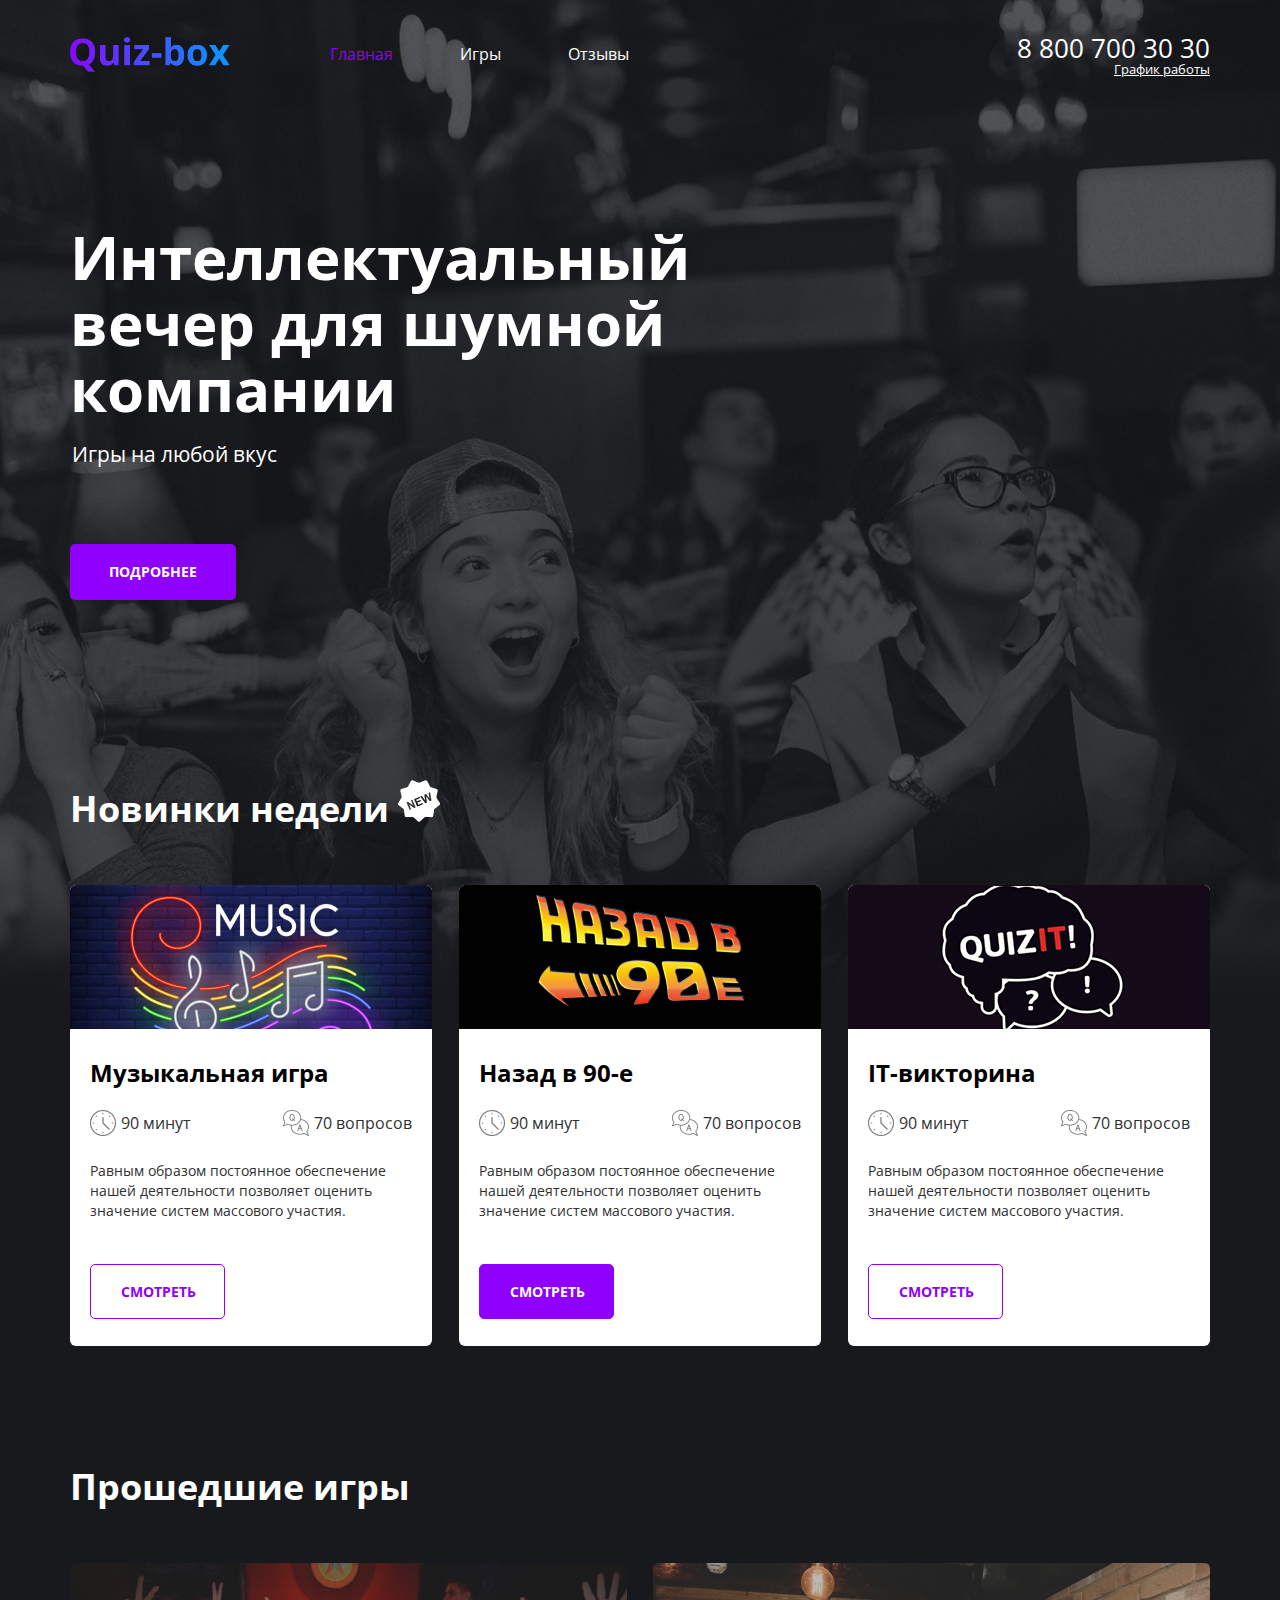
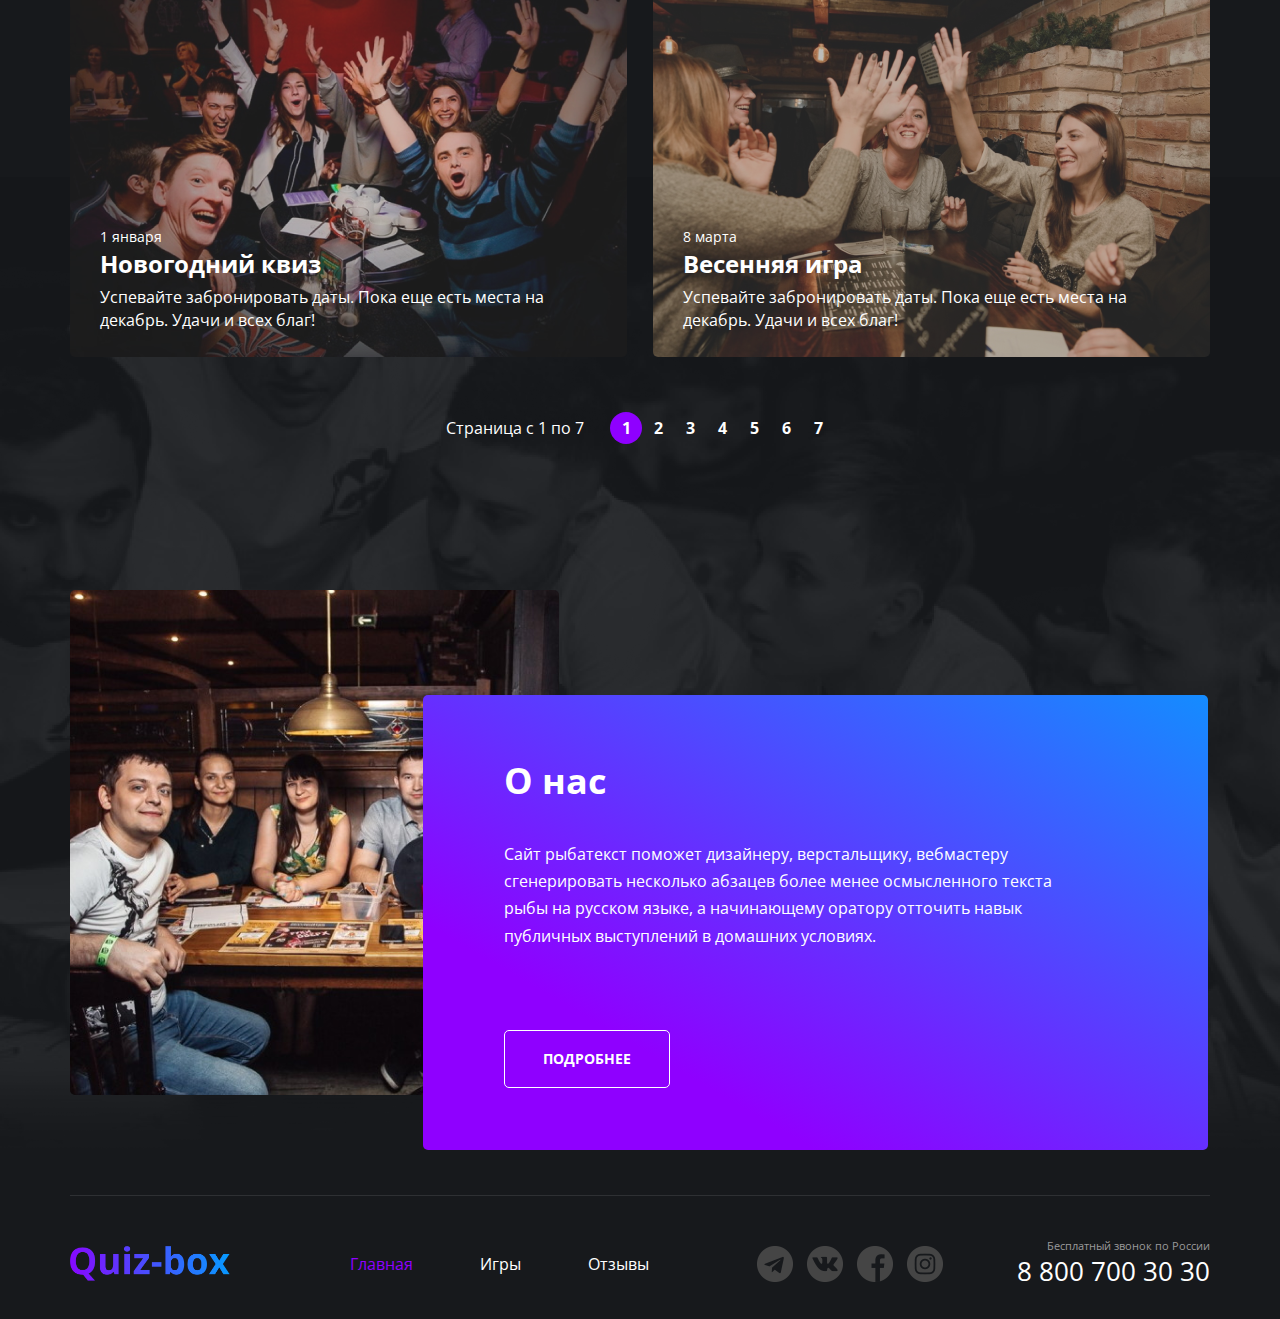
==== index.html @ 976be6cf "Add files via upload" ====
<!DOCTYPE html>
<html lang="ru">
<head>
    <meta charset="UTF-8">
    <meta http-equiv="X-UA-Compatible" content="IE=edge">
    <meta name="viewport" content="width=1200, initial-scale=1.0">
    <title>Quiz-box | Main page</title>
    <link rel="preconnect" href="https://fonts.googleapis.com">
    <link rel="preconnect" href="https://fonts.gstatic.com" crossorigin>
    <link href="https://fonts.googleapis.com/css2?family=Open+Sans:wght@400;700&display=swap" rel="stylesheet">
    <link rel="stylesheet" href="./style/main.css">
</head>
<body>
    <div class="wrapper">
        <div class="wrapper__content wrapper__content--main">
        <section class="hero">
        <div class="container  container__hello">
            <header class="header">
                <div class="header__col">
                    <a href="/" class="logo">
                        <img src="./image/logo/logo.png" alt="logo company" class="logo__img">
                    </a>
                    <nav class="menu">
                        <ul class="menu__list">
                            <li class="menu__item menu__item--active">
                                <a href="/index.html" class="menu__link">Главная</a>
                            </li>
                            <li class="menu__item">
                                <a href="./games.html" class="menu__link">Игры</a>
                            </li>
                            <li class="menu__item">
                                <a href="#" class="menu__link">Отзывы</a>
                            </li>
                        </ul>
                    </nav>
                </div>
                <div class="header__col header__col--align-right">
                    <address class="contacts">
                        <a href="tel:+78007003030" class="contacts__phone">8 800 700 30 30</a>
                        <div class="contacts__info">График работы</div>
                    </address>
                </div>
            </header>
            <main class="maincontent">
                <section class="hello">
                    <div class="container">
                        <h1 class="hello__title">Интеллектуальный вечер для шумной компании</h1>
                        <div class="hello__subtitle">Игры на любой вкус</div>
                        <a href="#" class="button">Подробнее</a>
                    </div>
                </section>
        </section>
                <section class="offers">
                    <div class="container">
                                <h2 class="title title--new">Новинки недели</h2>
                        <ul class="offers__list">
                                <li class="offers__item">
                                    <div class="offers__header">
                                        <img src="./image/music-quiz 1.png" alt="new game" class="offers__img">
                                    </div>
                                    <div class="offers__content">
                                        <h3 class="offers__title">Музыкальная игра</h3>
                                        <ul class="offers__features">
                                            <li class="offers__feature">
                                                <img src="./image/icons/сlock.png" alt="clock" class="offers__feature--img">
                                                <div class="offers__feature--text">90 минут</div>
                                            </li>
                                            <li class="offers__feature">
                                                <img src="./image/icons/question.png" alt="questions" class="offers__feature--img">
                                                <div class="offers__feature--text">70 вопросов</div>
                                            </li>
                                        </ul>
                                    <p class="offers__text">Равным образом постоянное обеспечение нашей деятельности позволяет оценить значение систем массового участия.</p>
                                    <a href="#" class="button__light">Смотреть</a>
                                    </div>
                                </li>
                            <li class="offers__item">
                                <div class="offers__header">
                                    <img src="./image/90.png" alt="new game" class="offers__img">
                                </div>
                                <div class="offers__content">
                                        <h3 class="offers__title">Назад в 90-е</h3>
                                        <ul class="offers__features">
                                            <li class="offers__feature">
                                                <img src="./image/icons/сlock.png" alt="clock" class="offers__feature--img">
                                                <div class="offers__feature--text">90 минут</div>
                                            </li>
                                            <li class="offers__feature">
                                                <img src="./image/icons/question.png" alt="questions" class="offers__feature--img">
                                                <div class="offers__feature--text">70 вопросов</div>
                                            </li>
                                        </ul>
                                   <p class="offers__text">Равным образом постоянное обеспечение нашей деятельности позволяет оценить значение систем массового участия.</p>
                                   <a href="#" class="button__light button__light--active">Смотреть</a>
                                </div>
                            </li>
                            <li class="offers__item">
                                <div class="offers__header">
                                    <img src="./image/quizit1.png" alt="new game" class="offers__img">
                                </div>
                                <div class="offers__content">
                                    <h3 class="offers__title">IT-викторина</h3>
                                    <ul class="offers__features">
                                        <li class="offers__feature">
                                            <img src="./image/icons/сlock.png" alt="clock" class="offers__feature--img">
                                            <div class="offers__feature--text">90 минут</div>
                                        </li>
                                        <li class="offers__feature">
                                            <img src="./image/icons/question.png" alt="questions" class="offers__feature--img">
                                            <div class="offers__feature--text">70 вопросов</div>
                                        </li>
                                    </ul>
                                   <p class="offers__text">Равным образом постоянное обеспечение нашей деятельности позволяет оценить значение систем массового участия.</p>
                                   <a href="#" class="button__light">Смотреть</a>
                                </div>
                            </li>
                        </ul>
                    </div>
                </section>
                <section class="last">
                    <div class="container">
                        <h2 class="title">Прошедшие игры</h2>
                            <ul class="last__list">
                                <ul class="last__items">
                                    <li class="last__item single-last">
                                        <img src="./image/kto_gde_kviz__moskva_1.png" alt="last game" class="single-last__img">
                                        <div class="single-last__content">
                                            <date class="single-last__date">1 января</date>
                                            <h5 class="single-last__title">Новогодний квиз</h5>
                                            <div class="single-last__lead">Успевайте забронировать даты. Пока еще есть места на декабрь. Удачи и всех благ!</div>
                                        </div>
                                    </li>
                                </ul>
                                <ul class="last__items">
                                    <li class="last__item single-last">
                                        <img src="./image/spring_game.png" alt="last game" class="single-last__img">
                                        <div class="single-last__content">
                                            <date class="single-last__date">8 марта</date>
                                            <h5 class="single-last__title">Весенняя игра</h5>
                                            <div class="single-last__lead">Успевайте забронировать даты. Пока еще есть места на декабрь. Удачи и всех благ!</div>
                                        </div>
                                    </li>
                                </ul>
                            </ul>
                            <div class="pagination">
                                <div class="last__pagination">Страница с 1 по 7</div>
                                <ul class="pagination__list">
                                    <li class="pagination__item pagination__item--active">
                                        <span class="pagination__item--item">1</span>
                                    </li>
                                    <li class="pagination__item">
                                        <span class="pagination__item--item">2</span>
                                    </li>
                                    <li class="pagination__item">
                                        <span class="pagination__item--item">3</span>
                                    </li>
                                    <li class="pagination__item">
                                        <span class="pagination__item--item">4</span>
                                    </li>
                                    <li class="pagination__item">
                                        <span class="pagination__item--item">5</span>
                                    </li>
                                    <li class="pagination__item">
                                        <span class="pagination__item--item">6</span>
                                    </li>
                                    <li class="pagination__item">
                                        <span class="pagination__item--item">7</span>
                                    </li>
                                </ul>
                            </div>
                    </div>  
                </section>
                <section class="about">
                    <div class="container about__container">
                        <div class="about__content">
                            <h2 class="title title__about">О нас</h2>
                            <p class="about__text">Сайт рыбатекст поможет дизайнеру, верстальщику, вебмастеру сгенерировать несколько абзацев более менее осмысленного текста рыбы на русском языке, а начинающему оратору отточить навык публичных выступлений в домашних условиях.</p>
                            <a href="#" class="button__transparent">Подробнее</a>
                        </div>
                    </div>
                </section>
            </main>
        </div>
    </div>
        <footer class="footer__container">
            <div class="container footer__container--content">
                    <div class="footer footer__container--section">
                            <div class="footer__col">
                            <a href="/" class="logo footer__logo">
                                <img src="./image/logo/logo.png" alt="logo company" class="logo__img">
                            </a>
                            <nav class="menu__footer">
                                <ul class="menu__list">
                                    <li class="menu__item menu__item--active">
                                        <a href="./index.html" class="menu__link">Главная</a>
                                    </li>
                                    <li class="menu__item">
                                        <a href="./games.html" class="menu__link">Игры</a>
                                    </li>
                                    <li class="menu__item">
                                        <a href="#" class="menu__link">Отзывы</a>
                                    </li>
                                </ul>
                            </nav>
                        </div>
                        <div class="footer__col footer__col--align-right">
                            <div class="social">
                                <ul class="social__list">
                                    <li class="social__item social__item--telegram">
                                        <a href="#" class="social__link"></a>
                                    </li>
                                    <li class="social__item social__item--vk">
                                        <a href="#" class="social__link"></a>
                                    </li>
                                    <li class="social__item social__item--facebook">
                                        <a href="#" class="social__link"></a>
                                    </li>
                                    <li class="social__item social__item--instagram">
                                        <a href="#" class="social__link"></a>
                                    </li>
                                </ul>
                            </div>
                            <address class="contacts">
                                <div class="contacts__call">Бесплатный звонок по России</div>
                                <a href="tel:+78007003030" class="contacts__phone">8 800 700 30 30</a>
                            </address>
                        </div>
                    </div>
                </div>
        </footer>
    </div>
</body>
</html>
---- style/main.css ----
@import url(./normalize.css);
@import url(./blocks/base.css);
@import url(./blocks/header.css);
@import url(./blocks/hello.css);
@import url(./blocks/offers.css);
@import url(./blocks/last.css);
@import url(./blocks/about.css);
@import url(./blocks/footer.css);
@import url(./blocks/games_page.css);
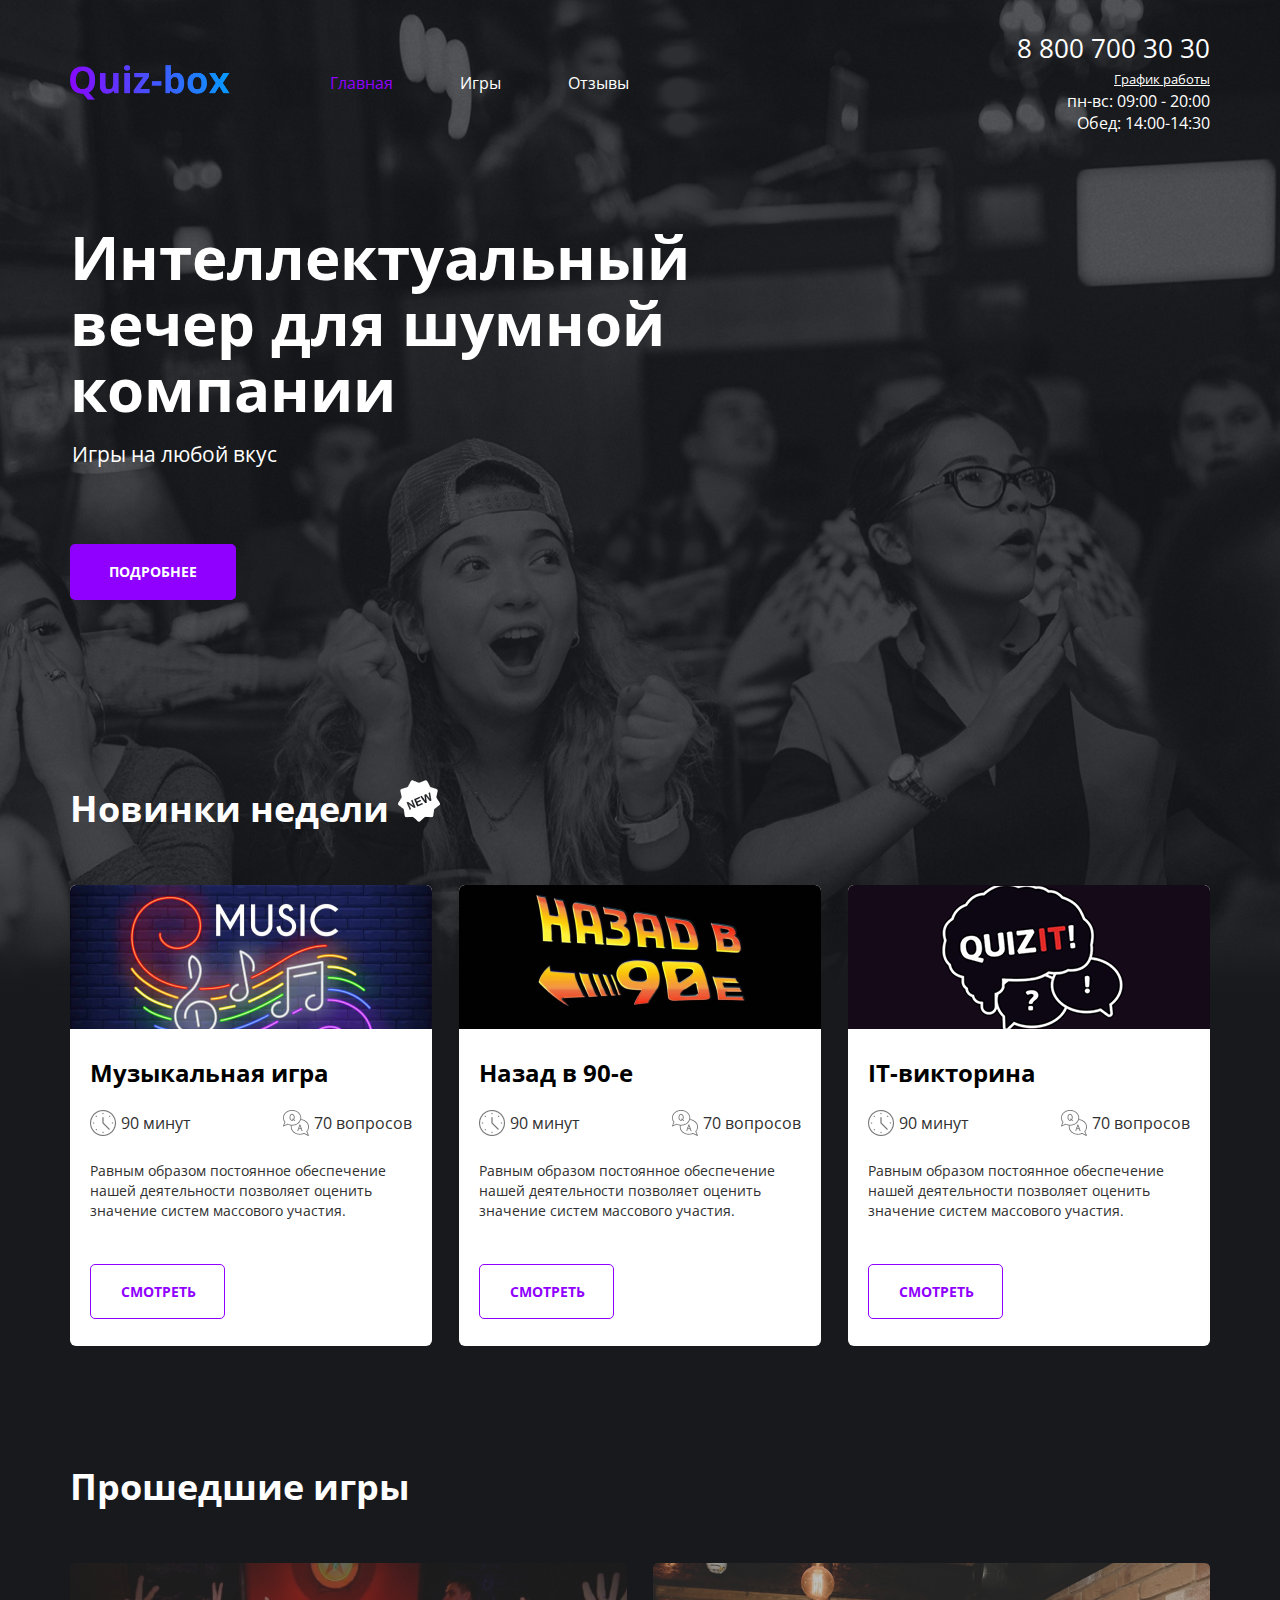
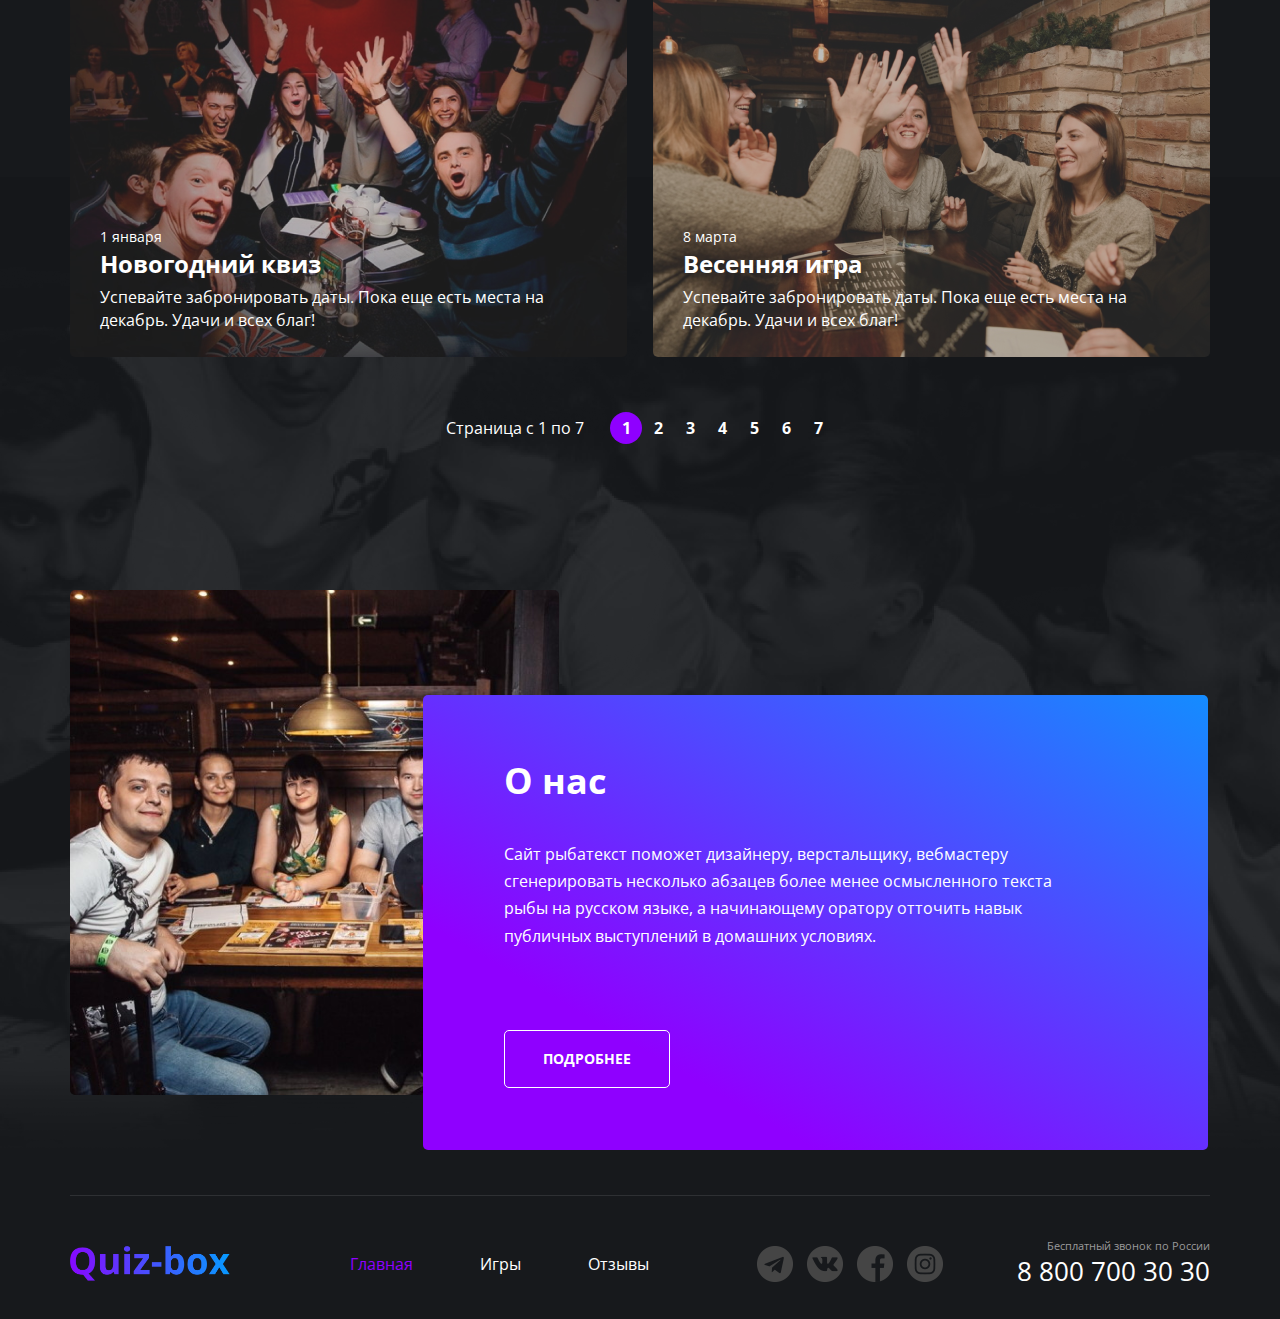
==== commit e00763ae: "Add files via upload" ====
--- a/index.html
+++ b/index.html
@@ -17,7 +17,7 @@
         <div class="container  container__hello">
             <header class="header">
                 <div class="header__col">
-                    <a href="/" class="logo">
+                    <a href="./index.html" class="logo">
                         <img src="./image/logo/logo.png" alt="logo company" class="logo__img">
                     </a>
                     <nav class="menu">
@@ -29,15 +29,24 @@
                                 <a href="./games.html" class="menu__link">Игры</a>
                             </li>
                             <li class="menu__item">
-                                <a href="#" class="menu__link">Отзывы</a>
+                                <a href="./reviews.html" class="menu__link">Отзывы</a>
                             </li>
                         </ul>
                     </nav>
                 </div>
                 <div class="header__col header__col--align-right">
                     <address class="contacts">
+                        <div class="contacts__phone-wrap">
                         <a href="tel:+78007003030" class="contacts__phone">8 800 700 30 30</a>
-                        <div class="contacts__info">График работы</div>
+                        </div>
+                        <!-- выпадающее меню -->
+                        <div class="contacts__info-wrap">
+                            <a class="contacts__info">График работы</a>
+                            <div class="contacts__menu dropdown">
+                                <div class="dropdown__days">пн-вс: 09:00 - 20:00</div>
+                                <div class="dropdown__time">Обед: 14:00-14:30</div>
+                            </div>
+                        </div>
                     </address>
                 </div>
             </header>
@@ -91,7 +100,8 @@
                                             </li>
                                         </ul>
                                    <p class="offers__text">Равным образом постоянное обеспечение нашей деятельности позволяет оценить значение систем массового участия.</p>
-                                   <a href="#" class="button__light button__light--active">Смотреть</a>
+                                   <a href="#" class="button__light">Смотреть</a>
+                                   <!-- Активная кпопка с селектором button__light--active -->
                                 </div>
                             </li>
                             <li class="offers__item">
@@ -198,7 +208,7 @@
                                         <a href="./games.html" class="menu__link">Игры</a>
                                     </li>
                                     <li class="menu__item">
-                                        <a href="#" class="menu__link">Отзывы</a>
+                                        <a href="./reviews.html" class="menu__link">Отзывы</a>
                                     </li>
                                 </ul>
                             </nav>
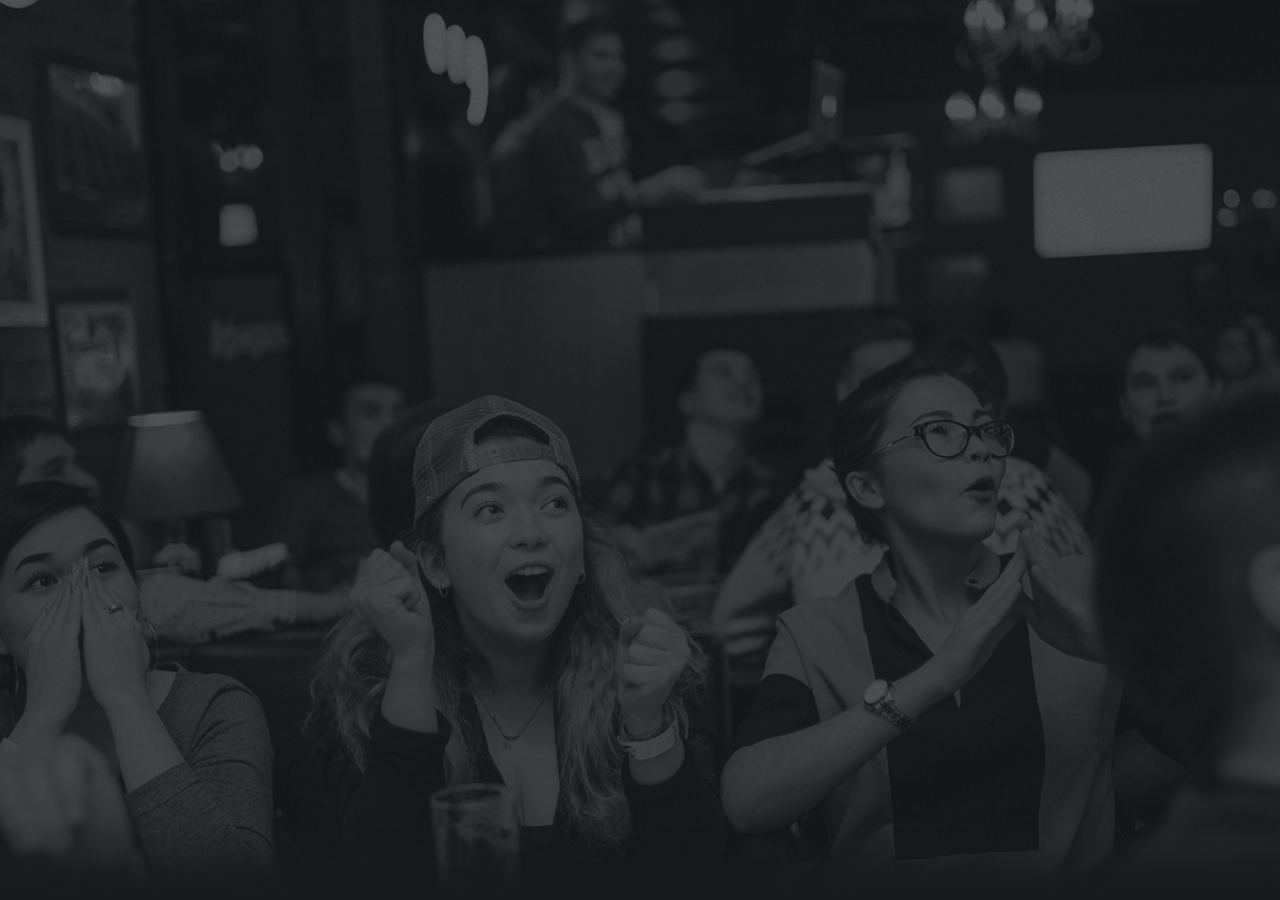
==== commit 379b5f6c: "Add files via upload" ====
--- a/index.html
+++ b/index.html
@@ -4,240 +4,20 @@
     <meta charset="UTF-8">
     <meta http-equiv="X-UA-Compatible" content="IE=edge">
     <meta name="viewport" content="width=1200, initial-scale=1.0">
-    <title>Quiz-box | Main page</title>
+    <title>Quiz-box | Welcome page</title>
     <link rel="preconnect" href="https://fonts.googleapis.com">
     <link rel="preconnect" href="https://fonts.gstatic.com" crossorigin>
     <link href="https://fonts.googleapis.com/css2?family=Open+Sans:wght@400;700&display=swap" rel="stylesheet">
     <link rel="stylesheet" href="./style/main.css">
 </head>
 <body>
-    <div class="wrapper">
-        <div class="wrapper__content wrapper__content--main">
-        <section class="hero">
-        <div class="container  container__hello">
-            <header class="header">
-                <div class="header__col">
-                    <a href="./index.html" class="logo">
-                        <img src="./image/logo/logo.png" alt="logo company" class="logo__img">
-                    </a>
-                    <nav class="menu">
-                        <ul class="menu__list">
-                            <li class="menu__item menu__item--active">
-                                <a href="/index.html" class="menu__link">Главная</a>
-                            </li>
-                            <li class="menu__item">
-                                <a href="./games.html" class="menu__link">Игры</a>
-                            </li>
-                            <li class="menu__item">
-                                <a href="./reviews.html" class="menu__link">Отзывы</a>
-                            </li>
-                        </ul>
-                    </nav>
-                </div>
-                <div class="header__col header__col--align-right">
-                    <address class="contacts">
-                        <div class="contacts__phone-wrap">
-                        <a href="tel:+78007003030" class="contacts__phone">8 800 700 30 30</a>
-                        </div>
-                        <!-- выпадающее меню -->
-                        <div class="contacts__info-wrap">
-                            <a class="contacts__info">График работы</a>
-                            <div class="contacts__menu dropdown">
-                                <div class="dropdown__days">пн-вс: 09:00 - 20:00</div>
-                                <div class="dropdown__time">Обед: 14:00-14:30</div>
-                            </div>
-                        </div>
-                    </address>
-                </div>
-            </header>
-            <main class="maincontent">
-                <section class="hello">
-                    <div class="container">
-                        <h1 class="hello__title">Интеллектуальный вечер для шумной компании</h1>
-                        <div class="hello__subtitle">Игры на любой вкус</div>
-                        <a href="#" class="button">Подробнее</a>
-                    </div>
-                </section>
-        </section>
-                <section class="offers">
-                    <div class="container">
-                                <h2 class="title title--new">Новинки недели</h2>
-                        <ul class="offers__list">
-                                <li class="offers__item">
-                                    <div class="offers__header">
-                                        <img src="./image/music-quiz 1.png" alt="new game" class="offers__img">
-                                    </div>
-                                    <div class="offers__content">
-                                        <h3 class="offers__title">Музыкальная игра</h3>
-                                        <ul class="offers__features">
-                                            <li class="offers__feature">
-                                                <img src="./image/icons/сlock.png" alt="clock" class="offers__feature--img">
-                                                <div class="offers__feature--text">90 минут</div>
-                                            </li>
-                                            <li class="offers__feature">
-                                                <img src="./image/icons/question.png" alt="questions" class="offers__feature--img">
-                                                <div class="offers__feature--text">70 вопросов</div>
-                                            </li>
-                                        </ul>
-                                    <p class="offers__text">Равным образом постоянное обеспечение нашей деятельности позволяет оценить значение систем массового участия.</p>
-                                    <a href="#" class="button__light">Смотреть</a>
-                                    </div>
-                                </li>
-                            <li class="offers__item">
-                                <div class="offers__header">
-                                    <img src="./image/90.png" alt="new game" class="offers__img">
-                                </div>
-                                <div class="offers__content">
-                                        <h3 class="offers__title">Назад в 90-е</h3>
-                                        <ul class="offers__features">
-                                            <li class="offers__feature">
-                                                <img src="./image/icons/сlock.png" alt="clock" class="offers__feature--img">
-                                                <div class="offers__feature--text">90 минут</div>
-                                            </li>
-                                            <li class="offers__feature">
-                                                <img src="./image/icons/question.png" alt="questions" class="offers__feature--img">
-                                                <div class="offers__feature--text">70 вопросов</div>
-                                            </li>
-                                        </ul>
-                                   <p class="offers__text">Равным образом постоянное обеспечение нашей деятельности позволяет оценить значение систем массового участия.</p>
-                                   <a href="#" class="button__light">Смотреть</a>
-                                   <!-- Активная кпопка с селектором button__light--active -->
-                                </div>
-                            </li>
-                            <li class="offers__item">
-                                <div class="offers__header">
-                                    <img src="./image/quizit1.png" alt="new game" class="offers__img">
-                                </div>
-                                <div class="offers__content">
-                                    <h3 class="offers__title">IT-викторина</h3>
-                                    <ul class="offers__features">
-                                        <li class="offers__feature">
-                                            <img src="./image/icons/сlock.png" alt="clock" class="offers__feature--img">
-                                            <div class="offers__feature--text">90 минут</div>
-                                        </li>
-                                        <li class="offers__feature">
-                                            <img src="./image/icons/question.png" alt="questions" class="offers__feature--img">
-                                            <div class="offers__feature--text">70 вопросов</div>
-                                        </li>
-                                    </ul>
-                                   <p class="offers__text">Равным образом постоянное обеспечение нашей деятельности позволяет оценить значение систем массового участия.</p>
-                                   <a href="#" class="button__light">Смотреть</a>
-                                </div>
-                            </li>
-                        </ul>
-                    </div>
-                </section>
-                <section class="last">
-                    <div class="container">
-                        <h2 class="title">Прошедшие игры</h2>
-                            <ul class="last__list">
-                                <ul class="last__items">
-                                    <li class="last__item single-last">
-                                        <img src="./image/kto_gde_kviz__moskva_1.png" alt="last game" class="single-last__img">
-                                        <div class="single-last__content">
-                                            <date class="single-last__date">1 января</date>
-                                            <h5 class="single-last__title">Новогодний квиз</h5>
-                                            <div class="single-last__lead">Успевайте забронировать даты. Пока еще есть места на декабрь. Удачи и всех благ!</div>
-                                        </div>
-                                    </li>
-                                </ul>
-                                <ul class="last__items">
-                                    <li class="last__item single-last">
-                                        <img src="./image/spring_game.png" alt="last game" class="single-last__img">
-                                        <div class="single-last__content">
-                                            <date class="single-last__date">8 марта</date>
-                                            <h5 class="single-last__title">Весенняя игра</h5>
-                                            <div class="single-last__lead">Успевайте забронировать даты. Пока еще есть места на декабрь. Удачи и всех благ!</div>
-                                        </div>
-                                    </li>
-                                </ul>
-                            </ul>
-                            <div class="pagination">
-                                <div class="last__pagination">Страница с 1 по 7</div>
-                                <ul class="pagination__list">
-                                    <li class="pagination__item pagination__item--active">
-                                        <span class="pagination__item--item">1</span>
-                                    </li>
-                                    <li class="pagination__item">
-                                        <span class="pagination__item--item">2</span>
-                                    </li>
-                                    <li class="pagination__item">
-                                        <span class="pagination__item--item">3</span>
-                                    </li>
-                                    <li class="pagination__item">
-                                        <span class="pagination__item--item">4</span>
-                                    </li>
-                                    <li class="pagination__item">
-                                        <span class="pagination__item--item">5</span>
-                                    </li>
-                                    <li class="pagination__item">
-                                        <span class="pagination__item--item">6</span>
-                                    </li>
-                                    <li class="pagination__item">
-                                        <span class="pagination__item--item">7</span>
-                                    </li>
-                                </ul>
-                            </div>
-                    </div>  
-                </section>
-                <section class="about">
-                    <div class="container about__container">
-                        <div class="about__content">
-                            <h2 class="title title__about">О нас</h2>
-                            <p class="about__text">Сайт рыбатекст поможет дизайнеру, верстальщику, вебмастеру сгенерировать несколько абзацев более менее осмысленного текста рыбы на русском языке, а начинающему оратору отточить навык публичных выступлений в домашних условиях.</p>
-                            <a href="#" class="button__transparent">Подробнее</a>
-                        </div>
-                    </div>
-                </section>
-            </main>
+    <div class="welcome">
+        <div class="welcome__container">
+            <div class="central">
+                <img src="./image/logo/logo.png" alt="quiz-box logo" class="central__logo">
+                <a href="./main.html" class="button button__welcome">Войти</a>
+            </div>
         </div>
-    </div>
-        <footer class="footer__container">
-            <div class="container footer__container--content">
-                    <div class="footer footer__container--section">
-                            <div class="footer__col">
-                            <a href="/" class="logo footer__logo">
-                                <img src="./image/logo/logo.png" alt="logo company" class="logo__img">
-                            </a>
-                            <nav class="menu__footer">
-                                <ul class="menu__list">
-                                    <li class="menu__item menu__item--active">
-                                        <a href="./index.html" class="menu__link">Главная</a>
-                                    </li>
-                                    <li class="menu__item">
-                                        <a href="./games.html" class="menu__link">Игры</a>
-                                    </li>
-                                    <li class="menu__item">
-                                        <a href="./reviews.html" class="menu__link">Отзывы</a>
-                                    </li>
-                                </ul>
-                            </nav>
-                        </div>
-                        <div class="footer__col footer__col--align-right">
-                            <div class="social">
-                                <ul class="social__list">
-                                    <li class="social__item social__item--telegram">
-                                        <a href="#" class="social__link"></a>
-                                    </li>
-                                    <li class="social__item social__item--vk">
-                                        <a href="#" class="social__link"></a>
-                                    </li>
-                                    <li class="social__item social__item--facebook">
-                                        <a href="#" class="social__link"></a>
-                                    </li>
-                                    <li class="social__item social__item--instagram">
-                                        <a href="#" class="social__link"></a>
-                                    </li>
-                                </ul>
-                            </div>
-                            <address class="contacts">
-                                <div class="contacts__call">Бесплатный звонок по России</div>
-                                <a href="tel:+78007003030" class="contacts__phone">8 800 700 30 30</a>
-                            </address>
-                        </div>
-                    </div>
-                </div>
-        </footer>
     </div>
 </body>
 </html>--- a/style/main.css
+++ b/style/main.css
@@ -6,4 +6,6 @@
 @import url(./blocks/last.css);
 @import url(./blocks/about.css);
 @import url(./blocks/footer.css);
-@import url(./blocks/games_page.css);+@import url(./blocks/games_page.css);
+@import url(./blocks/reviews_page.css);
+@import url(./blocks/welcome_page.css);